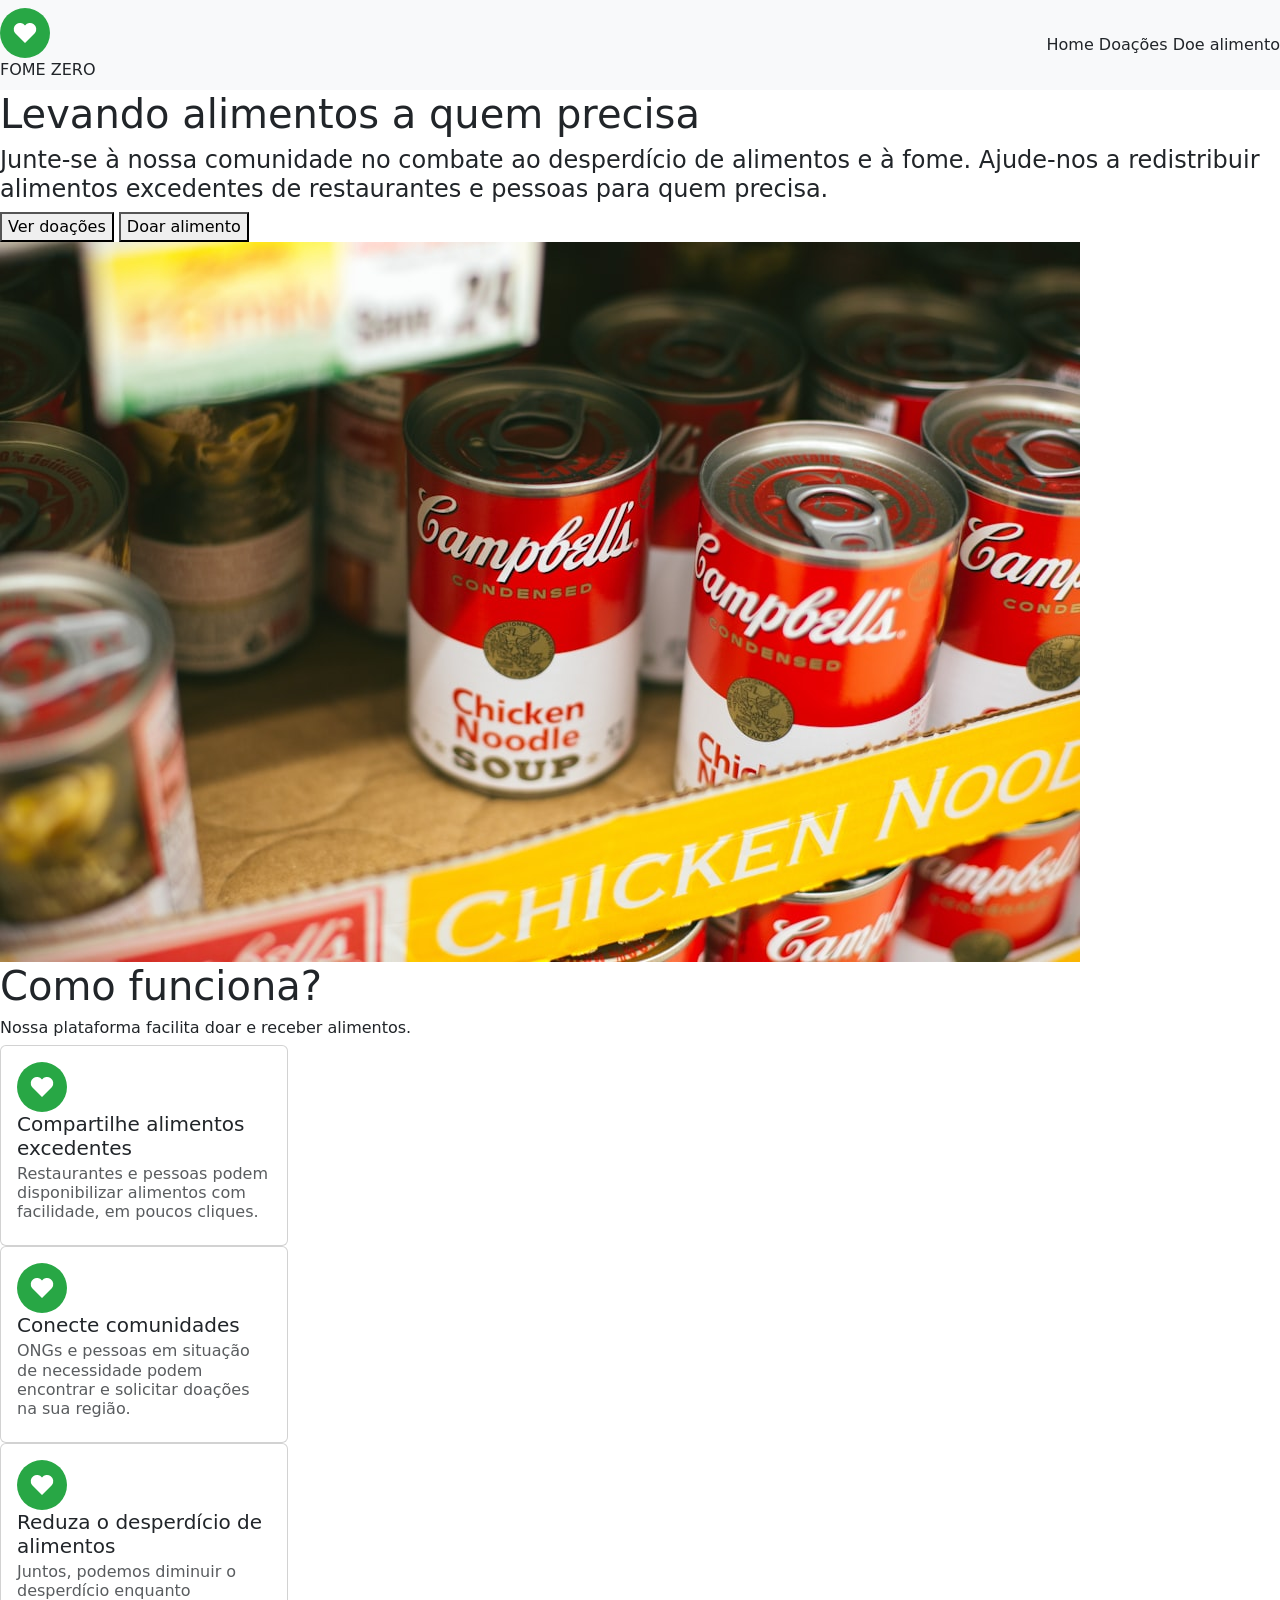
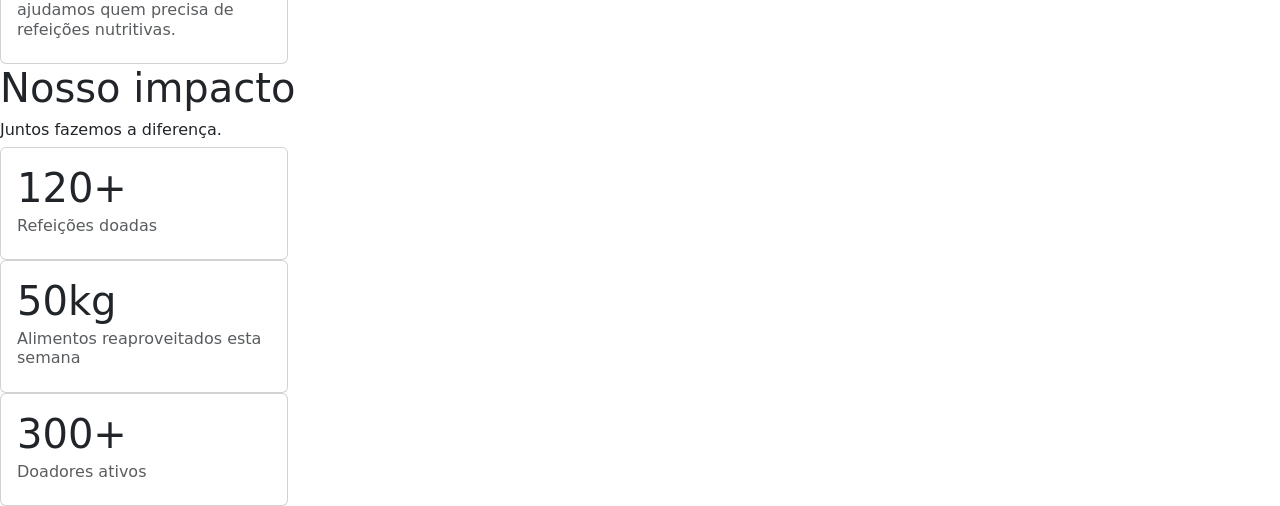
==== index.html @ 8a2837ae "feat: create project fome zero" ====
<!DOCTYPE html>

<head>
    <link href="https://cdn.jsdelivr.net/npm/bootstrap@5.3.0/dist/css/bootstrap.min.css" rel="stylesheet">
    <header>
        <nav class="navbar sticky-top bg-body-tertiary">
            <div id="header-left-content">
                <img src="./assets/logo.svg" />
                <div id="header-title">FOME ZERO</div>
            </div>
            <div id="header-right-content">
                <a>Home</a>
                <a>Doações</a>
                <a>Doe alimento</a>
            </div>
        </nav>
    </header>
</head>

<body>
    <section id="first-section">
        <div id="body-left-content">
            <h1>Levando alimentos a quem precisa</h1>
            <h4>Junte-se à nossa comunidade no combate ao desperdício de alimentos e à fome.
                Ajude-nos a redistribuir alimentos excedentes de restaurantes e pessoas para quem precisa.</h4>
            <div id="body-left-content-buttons">
                <button>Ver doações</button>
                <button>Doar alimento</button>
            </div>
            <div id="body-right-content">
                <img src="./assets/can.png" />
            </div>
        </div>
    </section>
    <section id="second-section">
        <div id="top-content">
            <h1>Como funciona?</h1>
            <h6>Nossa plataforma facilita doar e receber alimentos.</h6>
        </div>
        <div id="bottom-content">
            <div class="card" style="width: 18rem;">
                <div class="card-body">
                    <img src="./assets/logo.svg" />
                    <h5 class="card-title">Compartilhe alimentos excedentes</h5>
                    <h6 class="card-subtitle mb-2 text-body-secondary">Restaurantes e pessoas podem disponibilizar
                        alimentos com facilidade, em poucos cliques.</h6>
                </div>
            </div>
            <div class="card" style="width: 18rem;">
                <div class="card-body">
                    <img src="./assets/logo.svg" />
                    <h5 class="card-title">Conecte comunidades</h5>
                    <h6 class="card-subtitle mb-2 text-body-secondary">ONGs e pessoas em situação de necessidade podem
                        encontrar e solicitar doações na sua região.</h6>
                </div>
            </div>
            <div class="card" style="width: 18rem;">
                <div class="card-body">
                    <img src="./assets/logo.svg" />
                    <h5 class="card-title">Reduza o desperdício de alimentos</h5>
                    <h6 class="card-subtitle mb-2 text-body-secondary">Juntos, podemos diminuir o desperdício enquanto
                        ajudamos quem precisa de refeições nutritivas.</h6>
                </div>
            </div>
        </div>
    </section>
    <section id="third-section">
        <div id="top-content">
            <h1>Nosso impacto</h1>
            <h6>Juntos fazemos a diferença.</h6>
        </div>
        <div id="bottom-content">
            <div class="card" style="width: 18rem;">
                <div class="card-body">
                    <h1 class="card-title">120+</h5>
                        <h6 class="card-subtitle mb-2 text-body-secondary">Refeições doadas</h6>
                </div>
            </div>
            <div class="card" style="width: 18rem;">
                <div class="card-body">
                    <h1 class="card-title">50kg</h5>
                        <h6 class="card-subtitle mb-2 text-body-secondary">Alimentos reaproveitados esta semana</h6>
                </div>
            </div>
            <div class="card" style="width: 18rem;">
                <div class="card-body">
                    <h1 class="card-title">300+</h5>
                        <h6 class="card-subtitle mb-2 text-body-secondary">Doadores ativos</h6>
                </div>
            </div>
        </div>
    </section>
</body>

<footer>
</footer>
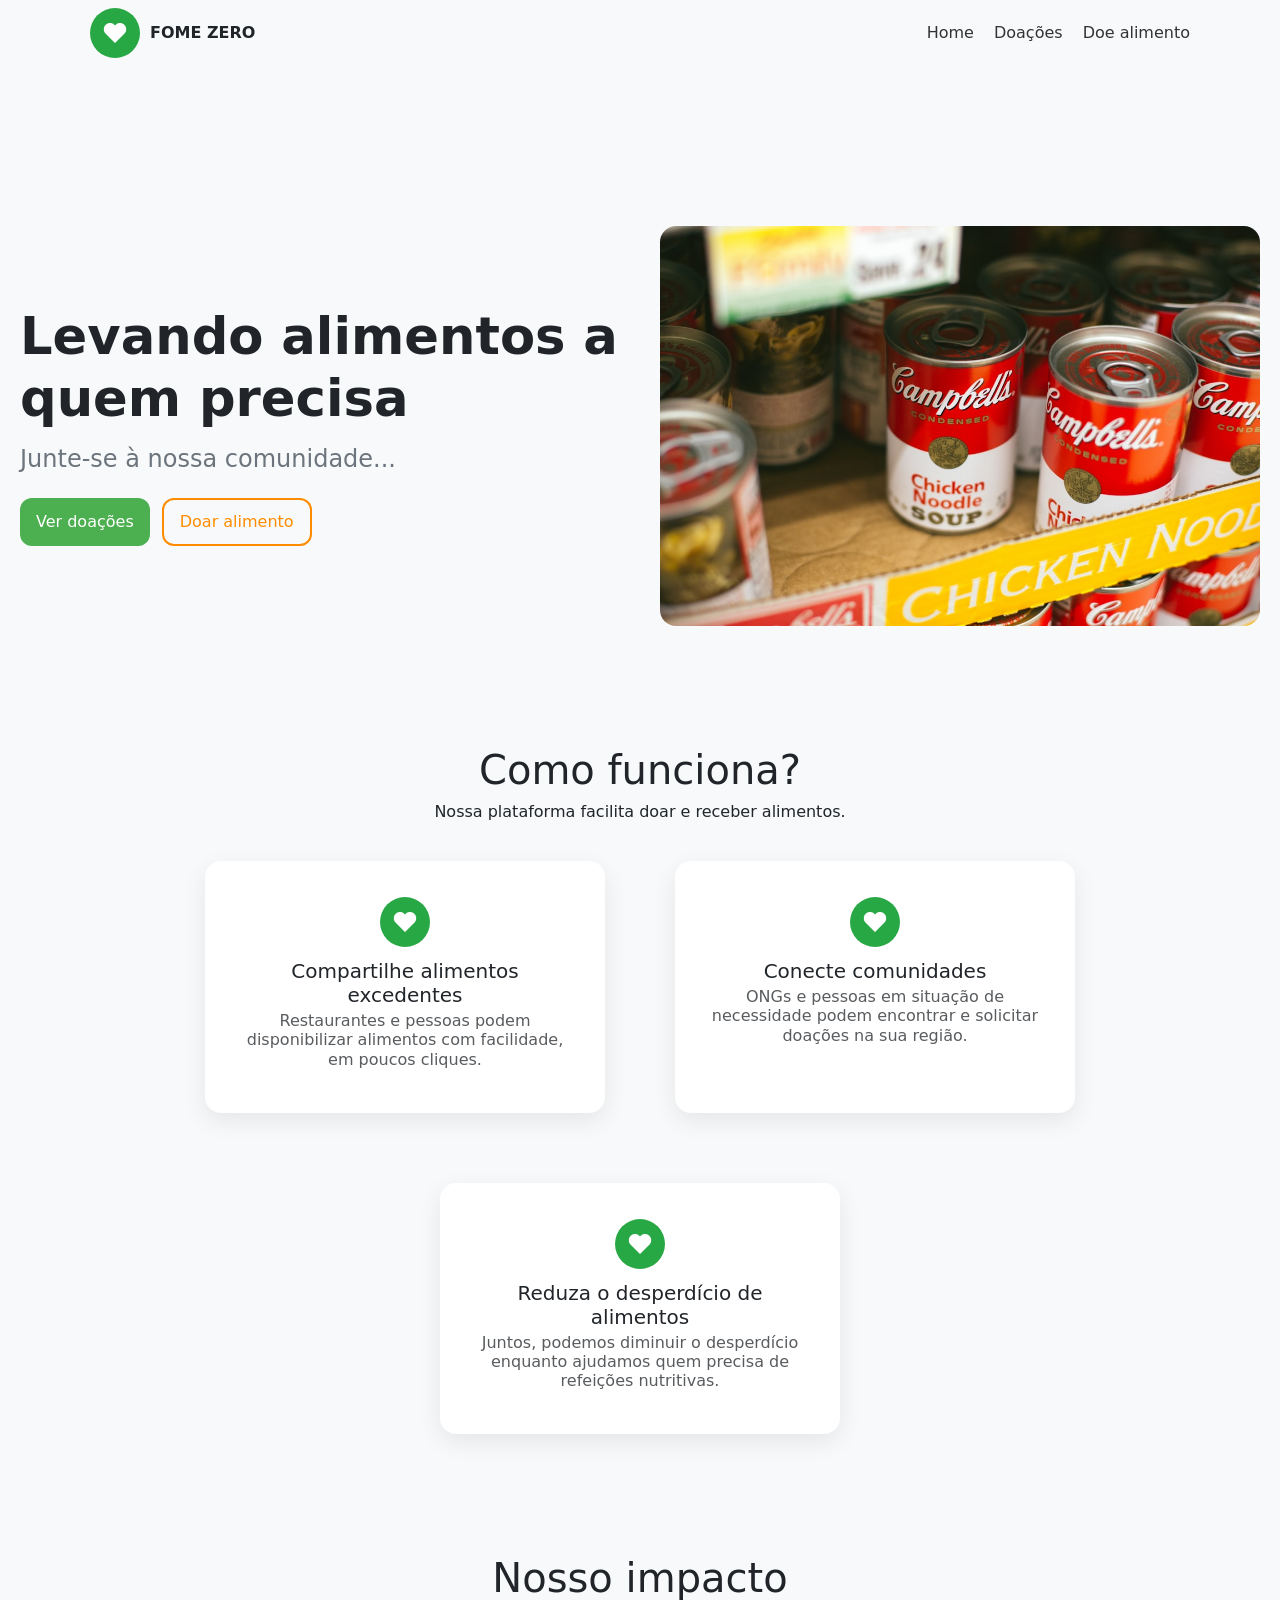
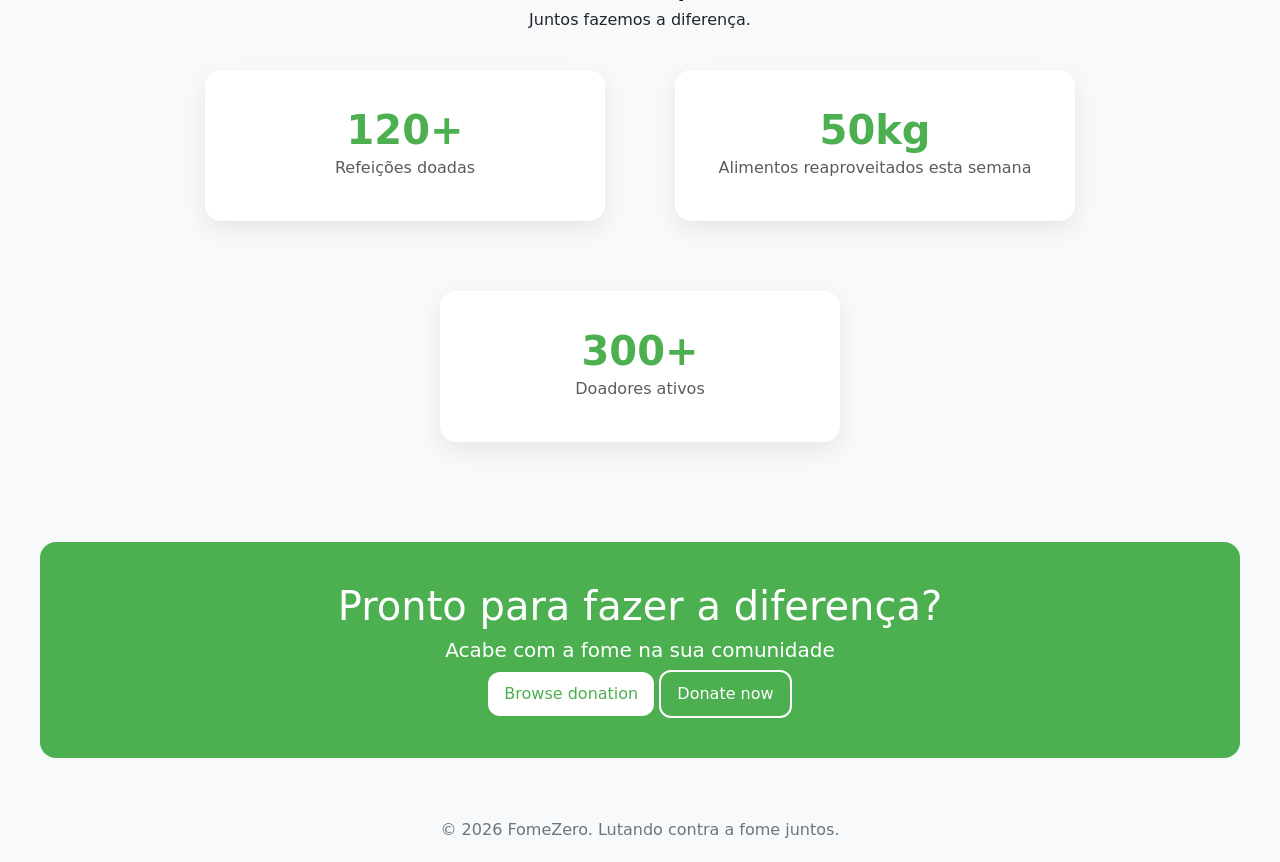
==== commit bb45dc0d: "styles: add css" ====
--- a/index.html
+++ b/index.html
@@ -1,35 +1,47 @@
 <!DOCTYPE html>
+<html lang="pt-BR">
 
 <head>
     <link href="https://cdn.jsdelivr.net/npm/bootstrap@5.3.0/dist/css/bootstrap.min.css" rel="stylesheet">
+    <link rel="stylesheet" href="./styles.css">
+</head>
+
+<body>
     <header>
         <nav class="navbar sticky-top bg-body-tertiary">
-            <div id="header-left-content">
-                <img src="./assets/logo.svg" />
-                <div id="header-title">FOME ZERO</div>
-            </div>
-            <div id="header-right-content">
-                <a>Home</a>
-                <a>Doações</a>
-                <a>Doe alimento</a>
+            <div class="nav-container">
+
+                <div id="header-left-content">
+                    <img src="./assets/logo.svg" />
+                    <div id="header-title">FOME ZERO</div>
+                </div>
+
+                <div id="header-right-content">
+                    <a href="/">Home</a>
+                    <a>Doações</a>
+                    <a>Doe alimento</a>
+                </div>
+
             </div>
         </nav>
     </header>
-</head>
+    <section id="first-section">
+        <div id="hero-content">
 
-<body>
-    <section id="first-section">
-        <div id="body-left-content">
-            <h1>Levando alimentos a quem precisa</h1>
-            <h4>Junte-se à nossa comunidade no combate ao desperdício de alimentos e à fome.
-                Ajude-nos a redistribuir alimentos excedentes de restaurantes e pessoas para quem precisa.</h4>
-            <div id="body-left-content-buttons">
-                <button>Ver doações</button>
-                <button>Doar alimento</button>
+            <div id="body-left-content">
+                <h1>Levando alimentos a quem precisa</h1>
+                <h4>Junte-se à nossa comunidade...</h4>
+
+                <div id="body-left-content-buttons">
+                    <button>Ver doações</button>
+                    <button>Doar alimento</button>
+                </div>
             </div>
+
             <div id="body-right-content">
                 <img src="./assets/can.png" />
             </div>
+
         </div>
     </section>
     <section id="second-section">
@@ -38,7 +50,7 @@
             <h6>Nossa plataforma facilita doar e receber alimentos.</h6>
         </div>
         <div id="bottom-content">
-            <div class="card" style="width: 18rem;">
+            <div class="card" style="width: 25rem;">
                 <div class="card-body">
                     <img src="./assets/logo.svg" />
                     <h5 class="card-title">Compartilhe alimentos excedentes</h5>
@@ -46,7 +58,7 @@
                         alimentos com facilidade, em poucos cliques.</h6>
                 </div>
             </div>
-            <div class="card" style="width: 18rem;">
+            <div class="card" style="width: 25rem;">
                 <div class="card-body">
                     <img src="./assets/logo.svg" />
                     <h5 class="card-title">Conecte comunidades</h5>
@@ -54,7 +66,7 @@
                         encontrar e solicitar doações na sua região.</h6>
                 </div>
             </div>
-            <div class="card" style="width: 18rem;">
+            <div class="card" style="width: 25rem;">
                 <div class="card-body">
                     <img src="./assets/logo.svg" />
                     <h5 class="card-title">Reduza o desperdício de alimentos</h5>
@@ -70,27 +82,41 @@
             <h6>Juntos fazemos a diferença.</h6>
         </div>
         <div id="bottom-content">
-            <div class="card" style="width: 18rem;">
+            <div class="card" style="width: 25rem;">
                 <div class="card-body">
-                    <h1 class="card-title">120+</h5>
-                        <h6 class="card-subtitle mb-2 text-body-secondary">Refeições doadas</h6>
+                    <h1 class="card-title">120+</h1>
+                    <h6 class="card-subtitle mb-2 text-body-secondary">Refeições doadas</h6>
                 </div>
             </div>
-            <div class="card" style="width: 18rem;">
+            <div class="card" style="width: 25rem;">
                 <div class="card-body">
-                    <h1 class="card-title">50kg</h5>
-                        <h6 class="card-subtitle mb-2 text-body-secondary">Alimentos reaproveitados esta semana</h6>
+                    <h1 class="card-title">50kg</h1>
+                    <h6 class="card-subtitle mb-2 text-body-secondary">Alimentos reaproveitados esta semana</h6>
                 </div>
             </div>
-            <div class="card" style="width: 18rem;">
+            <div class="card" style="width: 25rem;">
                 <div class="card-body">
-                    <h1 class="card-title">300+</h5>
-                        <h6 class="card-subtitle mb-2 text-body-secondary">Doadores ativos</h6>
+                    <h1 class="card-title">300+</h1>
+                    <h6 class="card-subtitle mb-2 text-body-secondary">Doadores ativos</h6>
                 </div>
             </div>
         </div>
     </section>
+    <section class="cta-section">
+        <div>
+            <h1>Pronto para fazer a diferença?</h1>
+            <h5>Acabe com a fome na sua comunidade</h5>
+            <div class="cta-buttons">
+                <button>Browse donation</button>
+                <button>Donate now</button>
+            </div>
+        </div>
+    </section>
 </body>
+<footer>
+    <div>
+        © 2026 FomeZero. Lutando contra a fome juntos.
+    </div>
+</footer>
 
-<footer>
-</footer>+</html>
--- a/styles.css
+++ b/styles.css
@@ -0,0 +1,176 @@
+body {
+  font-family: system-ui, -apple-system, sans-serif;
+  background-color: #f8f9fa;
+}
+
+:root {
+  --green: #4CAF50;
+  --orange: #ff8c00;
+}
+
+.nav-container {
+  max-width: 1100px;
+  margin: 0 auto;
+  width: 100%;
+  display: flex;
+  justify-content: space-between;
+  align-items: center;
+}
+
+#header-left-content {
+  display: flex;
+  align-items: center;
+  gap: 10px;
+}
+
+#header-title {
+  font-weight: bold;
+}
+
+#header-right-content {
+  display: flex;
+  gap: 20px;
+}
+
+#header-right-content a {
+  text-decoration: none;
+  color: #333;
+  cursor: pointer;
+}
+
+/* Seções */
+section {
+  padding: 60px 20px;
+}
+
+/* Hero */
+#first-section {
+  display: flex;
+  justify-content: center;
+  margin-top: 100px;
+}
+
+#hero-content {
+  display: flex;
+  align-items: center;
+  justify-content: space-between;
+  gap: 40px;
+}
+
+#body-left-content {
+  max-width: 600px;
+  flex: 1;
+}
+
+#body-left-content h1 {
+  font-size: 3.2rem;
+  font-weight: 700;
+  margin-bottom: 16px;
+}
+
+#body-left-content h4 {
+  color: #6c757d;
+  margin-bottom: 24px;
+}
+
+#body-right-content {
+  flex: 1;
+  display: flex;
+  justify-content: center;
+}
+
+#body-right-content img {
+  max-width: 700px;
+  width: 100%;
+  border-radius: 16px;
+}
+
+button {
+  border-radius: 12px;
+  padding: 10px 16px;
+  border: none;
+  cursor: pointer;
+}
+
+#body-left-content-buttons {
+  display: flex;
+  gap: 12px;
+}
+
+#body-left-content-buttons button:first-child {
+  background-color: var(--green);
+  color: white;
+}
+
+#body-left-content-buttons button:last-child {
+  background-color: transparent;
+  color: var(--orange);
+  border: 2px solid var(--orange);
+}
+
+/* Cards */
+.card {
+  border: none;
+  border-radius: 16px;
+  padding: 20px;
+  background: white;
+  box-shadow: 0 8px 24px rgba(0, 0, 0, 0.08);
+  transition: all 0.2s ease;
+}
+
+.card:hover {
+  transform: translateY(-6px);
+  box-shadow: 0 12px 35px rgba(0, 0, 0, 0.12);
+}
+
+.card img {
+  display: block;
+  margin: 0 auto 12px auto;
+}
+
+.card-body {
+  text-align: center;
+}
+
+#bottom-content {
+  display: flex;
+  gap: 70px;
+  justify-content: center;
+  flex-wrap: wrap;
+}
+
+#top-content {
+  text-align: center;
+  margin-bottom: 40px;
+}
+
+#third-section .card h1 {
+  color: var(--green);
+  font-weight: bold;
+}
+
+.cta-section {
+  text-align: center;
+  background: var(--green);
+  color: white;
+  border-radius: 16px;
+  margin: 40px;
+  padding: 40px;
+}
+
+.cta-section button:first-child {
+  background-color: white;
+  color: var(--green);
+}
+
+.cta-section button:last-child {
+  background-color: transparent;
+  color: white;
+  border: 2px solid white;
+}
+
+footer {
+  text-align: center;
+  padding: 20px;
+  color: #6c757d;
+}
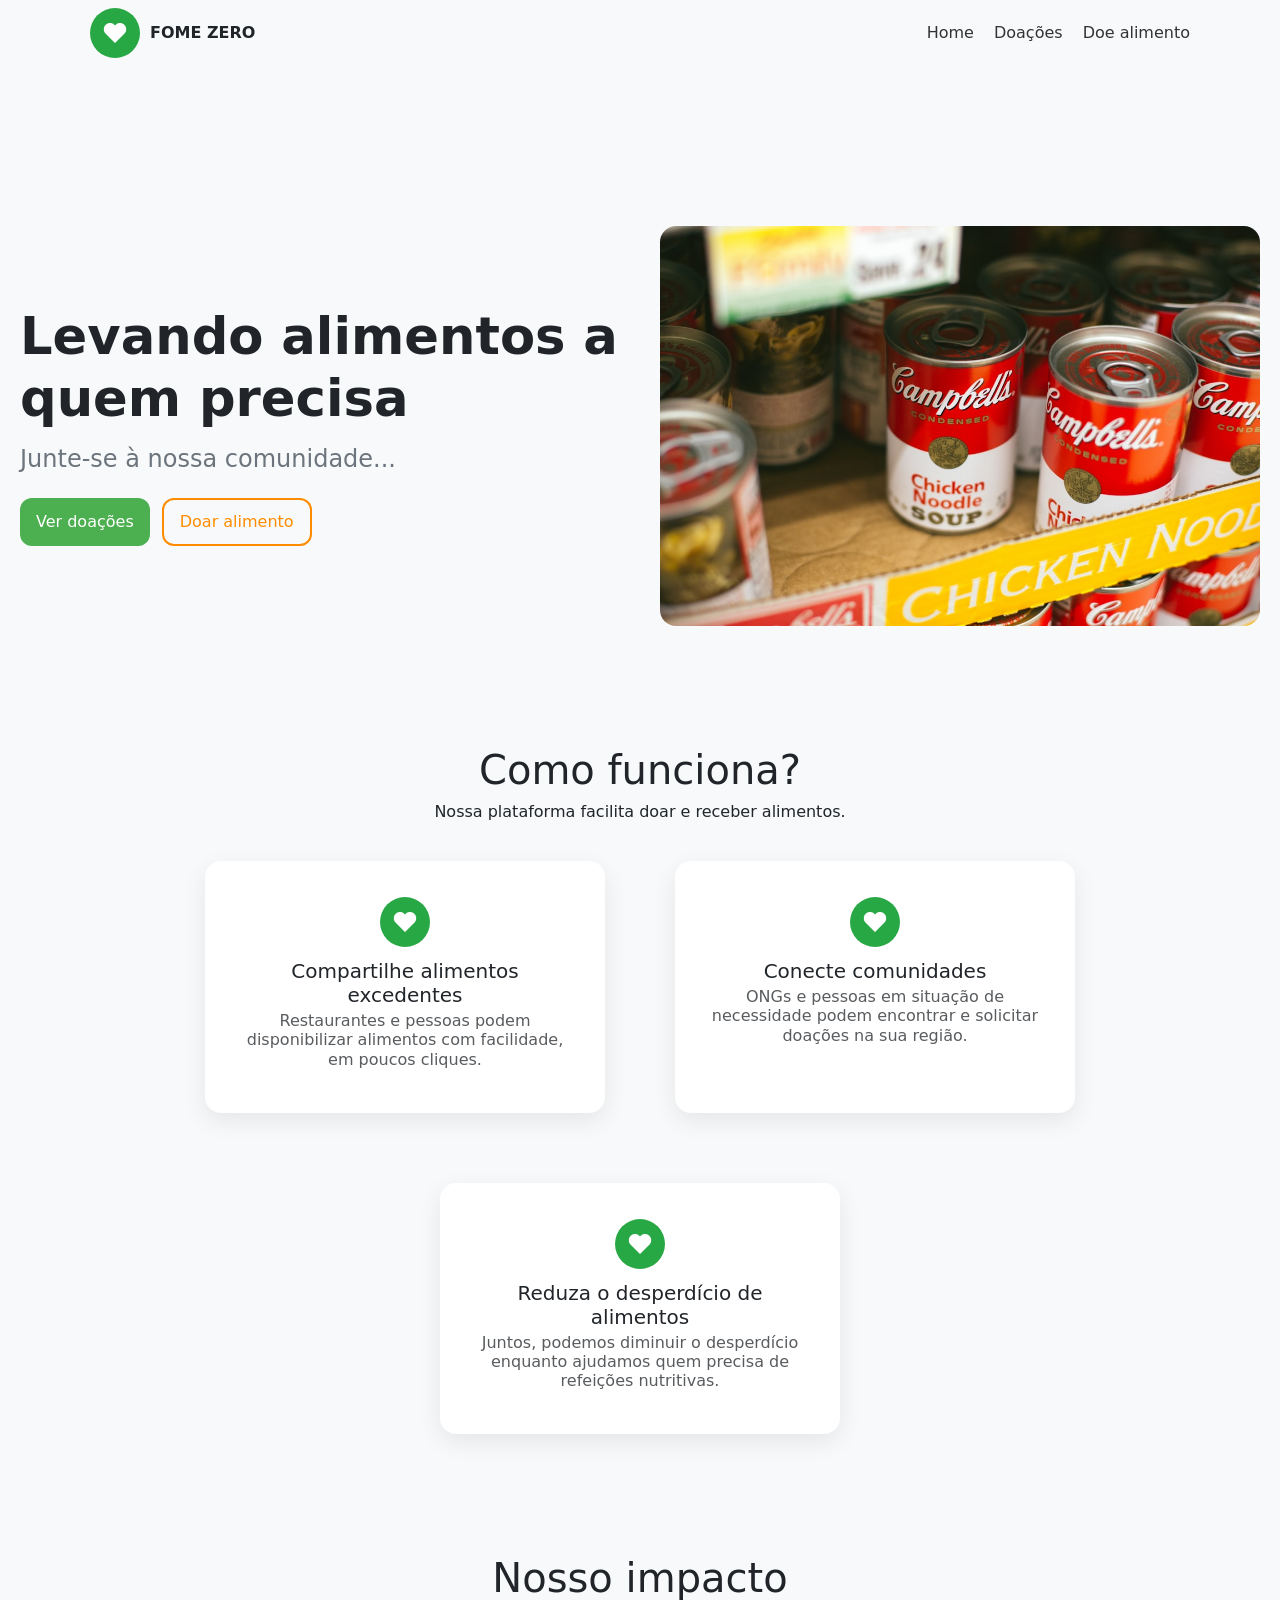
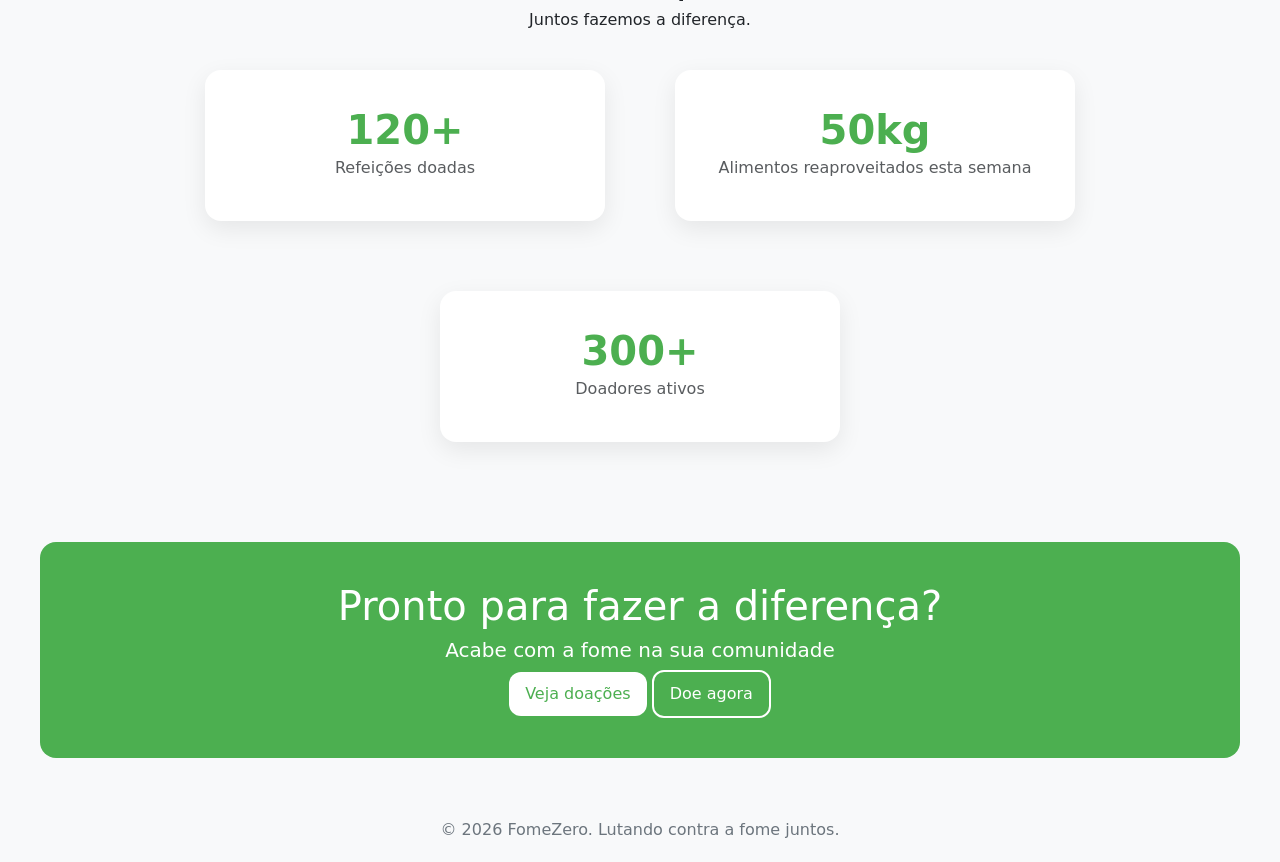
==== commit 4927f35f: "feat: add donations page" ====
--- a/index.html
+++ b/index.html
@@ -18,8 +18,8 @@
 
                 <div id="header-right-content">
                     <a href="/">Home</a>
-                    <a>Doações</a>
-                    <a>Doe alimento</a>
+                    <a href="donations.html">Doações</a>
+                    <a href="/registerFood.html">Doe alimento</a>
                 </div>
 
             </div>
@@ -33,8 +33,8 @@
                 <h4>Junte-se à nossa comunidade...</h4>
 
                 <div id="body-left-content-buttons">
-                    <button>Ver doações</button>
-                    <button>Doar alimento</button>
+                    <button onclick="window.location.href='/donations.html'">Ver doações</button>
+                    <button onclick="window.location.href='/registerFood.html'">Doar alimento</button>
                 </div>
             </div>
 
@@ -49,6 +49,7 @@
             <h1>Como funciona?</h1>
             <h6>Nossa plataforma facilita doar e receber alimentos.</h6>
         </div>
+
         <div id="bottom-content">
             <div class="card" style="width: 25rem;">
                 <div class="card-body">
@@ -58,6 +59,7 @@
                         alimentos com facilidade, em poucos cliques.</h6>
                 </div>
             </div>
+
             <div class="card" style="width: 25rem;">
                 <div class="card-body">
                     <img src="./assets/logo.svg" />
@@ -66,6 +68,7 @@
                         encontrar e solicitar doações na sua região.</h6>
                 </div>
             </div>
+
             <div class="card" style="width: 25rem;">
                 <div class="card-body">
                     <img src="./assets/logo.svg" />
@@ -77,10 +80,12 @@
         </div>
     </section>
     <section id="third-section">
+
         <div id="top-content">
             <h1>Nosso impacto</h1>
             <h6>Juntos fazemos a diferença.</h6>
         </div>
+
         <div id="bottom-content">
             <div class="card" style="width: 25rem;">
                 <div class="card-body">
@@ -88,12 +93,14 @@
                     <h6 class="card-subtitle mb-2 text-body-secondary">Refeições doadas</h6>
                 </div>
             </div>
+
             <div class="card" style="width: 25rem;">
                 <div class="card-body">
                     <h1 class="card-title">50kg</h1>
                     <h6 class="card-subtitle mb-2 text-body-secondary">Alimentos reaproveitados esta semana</h6>
                 </div>
             </div>
+
             <div class="card" style="width: 25rem;">
                 <div class="card-body">
                     <h1 class="card-title">300+</h1>
@@ -101,14 +108,16 @@
                 </div>
             </div>
         </div>
+
     </section>
     <section class="cta-section">
         <div>
             <h1>Pronto para fazer a diferença?</h1>
             <h5>Acabe com a fome na sua comunidade</h5>
+
             <div class="cta-buttons">
-                <button>Browse donation</button>
-                <button>Donate now</button>
+                <button onclick="window.location.href='/donations.html'">Veja doações</button>
+                <button onclick="window.location.href='/registerFood.html'">Doe agora</button>
             </div>
         </div>
     </section>
--- a/styles.css
+++ b/styles.css
@@ -38,7 +38,6 @@
   cursor: pointer;
 }
 
-/* Seções */
 section {
   padding: 60px 20px;
 }
@@ -174,3 +173,233 @@
   padding: 20px;
   color: #6c757d;
 }
+
+.form-section {
+  display: flex;
+  justify-content: center;
+  padding: 80px 20px;
+}
+
+.form-container {
+  max-width: 600px;
+  width: 100%;
+  background: white;
+  padding: 30px;
+  border-radius: 16px;
+  box-shadow: 0 8px 24px rgba(0,0,0,0.08);
+}
+
+.form-container h1 {
+  font-weight: 700;
+  margin-bottom: 10px;
+}
+
+.form-container p {
+  color: #6c757d;
+  margin-bottom: 20px;
+}
+
+.form-buttons {
+  display: flex;
+  gap: 12px;
+}
+
+.form-buttons button {
+  flex: 1;
+  padding: 12px;
+  border-radius: 12px;
+}
+
+.btn-submit {
+  background-color: var(--orange);
+  color: white;
+  border: none;
+}
+
+.btn-cancel {
+  background-color: transparent;
+  border: 2px solid var(--orange);
+  color: var(--orange);
+}
+
+.info-box {
+  background-color: #e7f1ff;
+  border: 1px solid #b6d4fe;
+  border-radius: 12px;
+  padding: 12px 16px;
+  font-size: 0.9rem;
+  color: #084298;
+  margin-bottom: 20px;
+}
+
+.donations-grid {
+  display: grid;
+  grid-template-columns: repeat(4, 1fr);
+  gap: 20px;
+}
+
+@media (max-width: 1200px) {
+  .donations-grid {
+    grid-template-columns: repeat(3, 1fr);
+  }
+}
+
+@media (max-width: 900px) {
+  .donations-grid {
+    grid-template-columns: repeat(2, 1fr);
+  }
+}
+
+@media (max-width: 600px) {
+  .donations-grid {
+    grid-template-columns: repeat(1, 1fr);
+  }
+}
+
+.donation-card {
+  background: white;
+  border-radius: 16px;
+  overflow: hidden;
+  box-shadow: 0 4px 18px rgba(0,0,0,0.08);
+  transition: 0.2s ease;
+
+  display: flex;
+  flex-direction: column;
+  height: 100%;
+}
+
+.donation-card:hover {
+  transform: translateY(-4px);
+}
+
+.donation-image img {
+  width: 100%;
+  height: 160px;
+  object-fit: cover;
+}
+
+.donation-content {
+  padding: 16px;
+
+  display: flex;
+  flex-direction: column;
+  flex: 1;
+}
+
+.donation-top {
+  display: flex;
+  justify-content: space-between;
+  align-items: center;
+  margin-bottom: 10px;
+  gap: 10px;
+}
+
+.donation-top h3 {
+  margin: 0;
+  font-size: 1.05rem;
+  font-weight: 600;
+
+  overflow: hidden;
+  text-overflow: ellipsis;
+  white-space: nowrap;
+}
+
+.badge-type {
+  background: #fff3cd;
+  color: #856404;
+  padding: 4px 10px;
+  border-radius: 999px;
+  font-size: 0.72rem;
+  white-space: nowrap;
+}
+
+.donation-content p {
+  margin-bottom: 6px;
+  font-size: 0.92rem;
+}
+
+.address-text {
+  min-height: 48px;
+}
+
+.observation {
+  color: #6c757d;
+  font-size: 0.85rem;
+  margin-top: 10px;
+
+  overflow: hidden;
+  text-overflow: ellipsis;
+  white-space: nowrap;
+}
+
+.claim-btn {
+  width: 100%;
+  margin-top: auto;
+  background: var(--green);
+  color: white;
+  padding: 10px;
+  border-radius: 10px;
+  border: none;
+  font-size: 0.92rem;
+  font-weight: 500;
+}
+
+.claim-btn:hover {
+  opacity: 0.9;
+}
+
+.search-container {
+  max-width: 320px;
+  margin-bottom: 48px;
+}
+
+.search-container input {
+  height: 42px;
+  border-radius: 12px;
+  padding: 0 14px;
+  font-size: 0.95rem;
+  border: 1px solid #ddd;
+  box-shadow: 0 2px 8px rgba(0,0,0,0.04);
+}
+
+.empty-message {
+  text-align: center;
+  color: #6c757d;
+  margin-top: 40px;
+  font-size: 1rem;
+}
+
+.observation {
+  color: #6c757d;
+  font-size: 0.85rem;
+  margin-top: 10px;
+}
+
+.claim-btn {
+  width: 100%;
+  margin-top: 14px;
+  background: var(--green);
+  color: white;
+  padding: 10px;
+  border-radius: 10px;
+  border: none;
+  font-size: 0.92rem;
+  font-weight: 500;
+}
+
+.claim-btn:hover {
+  opacity: 0.9;
+}
+
+.search-container {
+  max-width: 320px;
+  margin-bottom: 48px;
+}
+.search-container input {
+  height: 42px;
+  border-radius: 12px;
+  padding: 0 14px;
+  font-size: 0.95rem;
+  border: 1px solid #ddd;
+  box-shadow: 0 2px 8px rgba(0,0,0,0.04);
+}
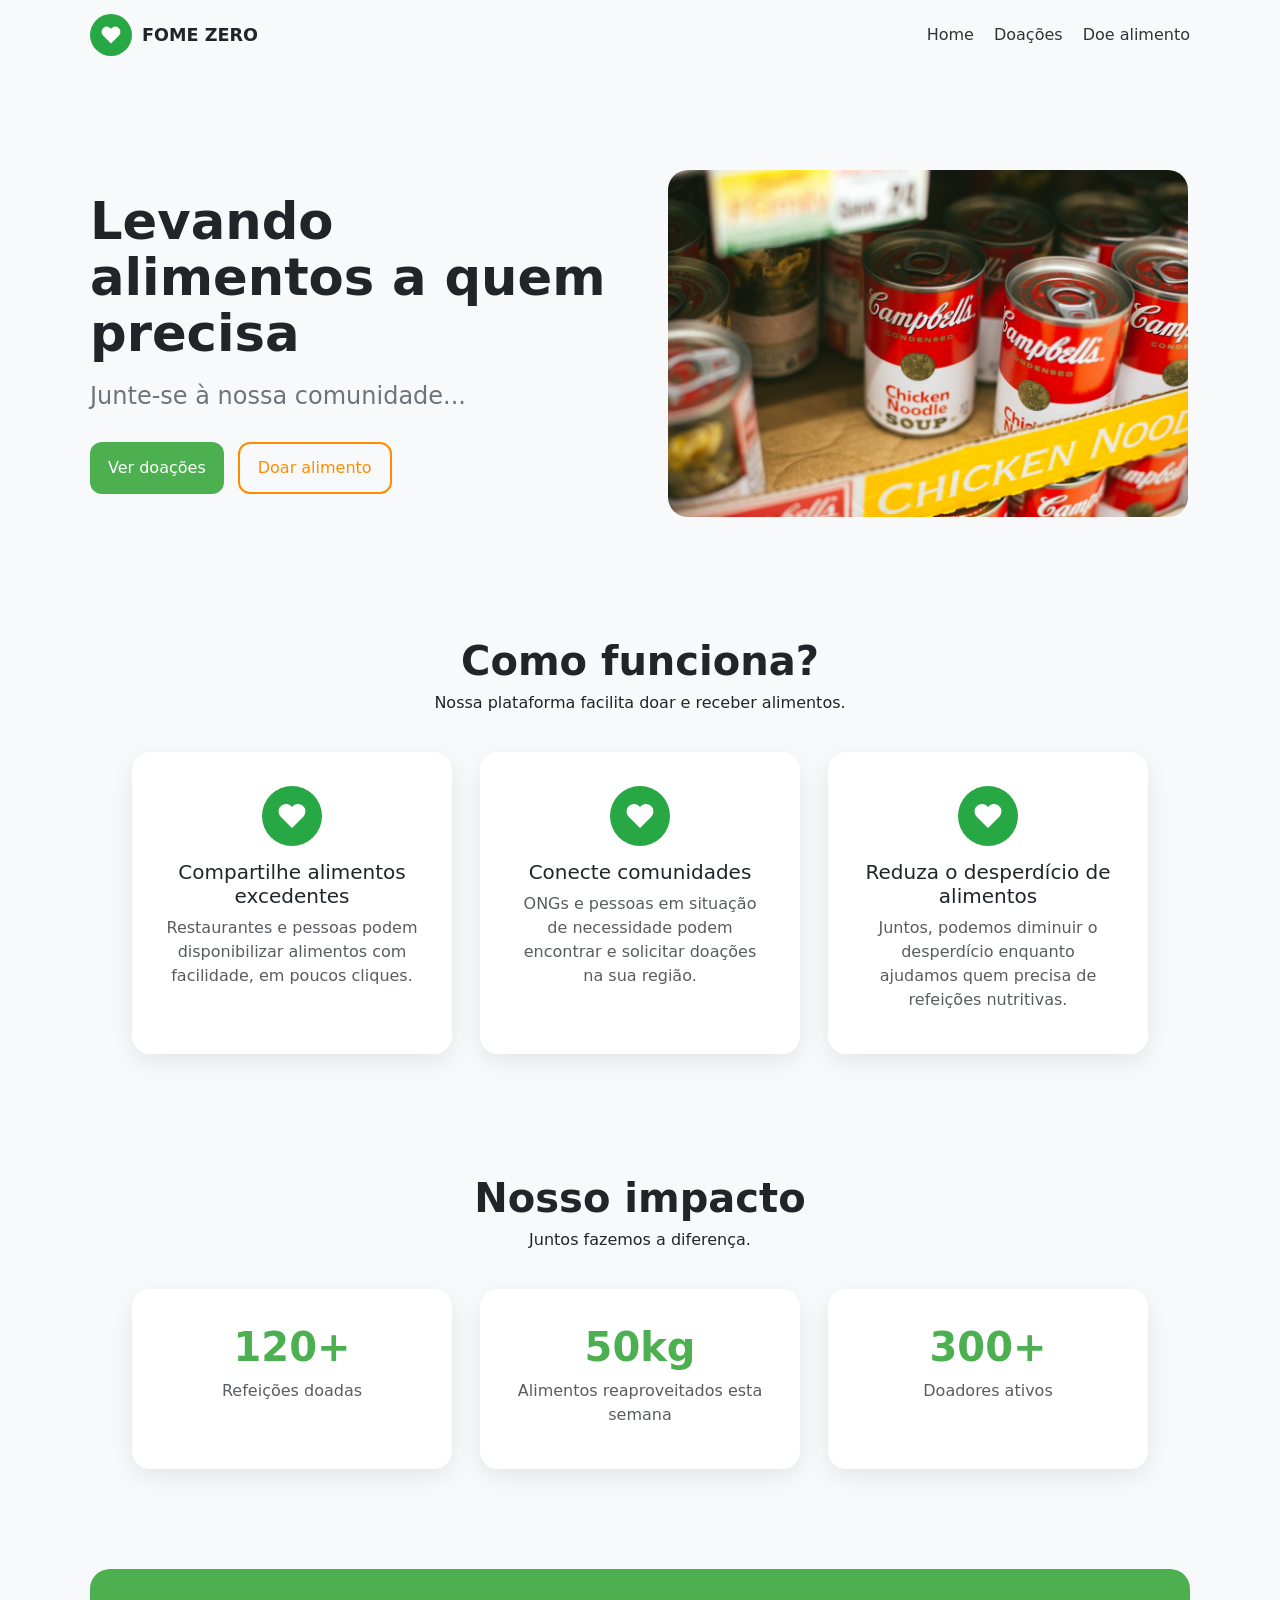
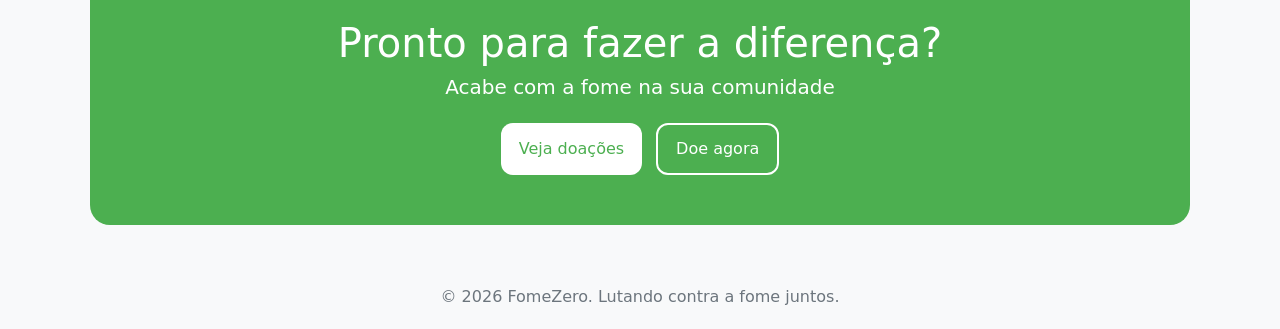
==== commit 9071d602: "styles: make home page responsive" ====
--- a/index.html
+++ b/index.html
@@ -4,6 +4,7 @@
 <head>
     <link href="https://cdn.jsdelivr.net/npm/bootstrap@5.3.0/dist/css/bootstrap.min.css" rel="stylesheet">
     <link rel="stylesheet" href="./styles.css">
+    <meta name="viewport" content="width=device-width, initial-scale=1.0">
 </head>
 
 <body>
@@ -17,9 +18,9 @@
                 </div>
 
                 <div id="header-right-content">
-                    <a href="/">Home</a>
-                    <a href="donations.html">Doações</a>
-                    <a href="/registerFood.html">Doe alimento</a>
+                    <a href="./index.html">Home</a>
+                    <a href="./donations.html">Doações</a>
+                    <a href="./registerFood.html">Doe alimento</a>
                 </div>
 
             </div>
@@ -33,8 +34,8 @@
                 <h4>Junte-se à nossa comunidade...</h4>
 
                 <div id="body-left-content-buttons">
-                    <button onclick="window.location.href='/donations.html'">Ver doações</button>
-                    <button onclick="window.location.href='/registerFood.html'">Doar alimento</button>
+                    <button onclick="window.location.href='./donations.html'">Ver doações</button>
+                    <button onclick="window.location.href='./registerFood.html'">Doar alimento</button>
                 </div>
             </div>
 
@@ -116,8 +117,8 @@
             <h5>Acabe com a fome na sua comunidade</h5>
 
             <div class="cta-buttons">
-                <button onclick="window.location.href='/donations.html'">Veja doações</button>
-                <button onclick="window.location.href='/registerFood.html'">Doe agora</button>
+                <button onclick="window.location.href='./donations.html'">Veja doações</button>
+                <button onclick="window.location.href='./registerFood.html'">Doe agora</button>
             </div>
         </div>
     </section>
--- a/styles.css
+++ b/styles.css
@@ -1,17 +1,23 @@
 body {
   font-family: system-ui, -apple-system, sans-serif;
   background-color: #f8f9fa;
+  margin: 0;
 }
 
 :root {
   --green: #4CAF50;
   --orange: #ff8c00;
+}
+
+.navbar {
+  padding: 14px 20px;
 }
 
 .nav-container {
   max-width: 1100px;
   margin: 0 auto;
   width: 100%;
+
   display: flex;
   justify-content: space-between;
   align-items: center;
@@ -23,8 +29,13 @@
   gap: 10px;
 }
 
+#header-left-content img {
+  width: 42px;
+}
+
 #header-title {
   font-weight: bold;
+  font-size: 1.1rem;
 }
 
 #header-right-content {
@@ -35,29 +46,28 @@
 #header-right-content a {
   text-decoration: none;
   color: #333;
-  cursor: pointer;
+  font-weight: 500;
 }
 
 section {
   padding: 60px 20px;
 }
 
-/* Hero */
 #first-section {
-  display: flex;
-  justify-content: center;
-  margin-top: 100px;
+  margin-top: 40px;
 }
 
 #hero-content {
+  max-width: 1100px;
+  margin: 0 auto;
+
   display: flex;
   align-items: center;
   justify-content: space-between;
-  gap: 40px;
+  gap: 50px;
 }
 
 #body-left-content {
-  max-width: 600px;
   flex: 1;
 }
 
@@ -65,35 +75,32 @@
   font-size: 3.2rem;
   font-weight: 700;
   margin-bottom: 16px;
+  line-height: 1.1;
 }
 
 #body-left-content h4 {
   color: #6c757d;
-  margin-bottom: 24px;
-}
-
-#body-right-content {
-  flex: 1;
-  display: flex;
-  justify-content: center;
-}
-
-#body-right-content img {
-  max-width: 700px;
-  width: 100%;
-  border-radius: 16px;
+  margin-bottom: 28px;
+  line-height: 1.5;
+}
+
+#body-left-content-buttons {
+  display: flex;
+  gap: 14px;
+  flex-wrap: wrap;
 }
 
 button {
   border-radius: 12px;
-  padding: 10px 16px;
+  padding: 12px 18px;
   border: none;
   cursor: pointer;
-}
-
-#body-left-content-buttons {
-  display: flex;
-  gap: 12px;
+  transition: 0.2s ease;
+  font-weight: 500;
+}
+
+button:hover {
+  transform: translateY(-2px);
 }
 
 #body-left-content-buttons button:first-child {
@@ -107,35 +114,16 @@
   border: 2px solid var(--orange);
 }
 
-/* Cards */
-.card {
-  border: none;
-  border-radius: 16px;
-  padding: 20px;
-  background: white;
-  box-shadow: 0 8px 24px rgba(0, 0, 0, 0.08);
-  transition: all 0.2s ease;
-}
-
-.card:hover {
-  transform: translateY(-6px);
-  box-shadow: 0 12px 35px rgba(0, 0, 0, 0.12);
-}
-
-.card img {
-  display: block;
-  margin: 0 auto 12px auto;
-}
-
-.card-body {
-  text-align: center;
-}
-
-#bottom-content {
-  display: flex;
-  gap: 70px;
+#body-right-content {
+  flex: 1;
+  display: flex;
   justify-content: center;
-  flex-wrap: wrap;
+}
+
+#body-right-content img {
+  width: 100%;
+  max-width: 520px;
+  border-radius: 20px;
 }
 
 #top-content {
@@ -143,29 +131,85 @@
   margin-bottom: 40px;
 }
 
+#top-content h1 {
+  font-weight: 700;
+}
+
+#bottom-content {
+  display: flex;
+  gap: 28px;
+  justify-content: center;
+  flex-wrap: wrap;
+}
+
+.card {
+  width: 320px !important;
+  border: none;
+  border-radius: 18px;
+  padding: 18px;
+  background: white;
+  box-shadow: 0 8px 24px rgba(0,0,0,0.08);
+  transition: 0.2s ease;
+}
+
+.card:hover {
+  transform: translateY(-6px);
+  box-shadow: 0 12px 30px rgba(0,0,0,0.12);
+}
+
+.card img {
+  width: 60px;
+  display: block;
+  margin: 0 auto 14px auto;
+}
+
+.card-body {
+  text-align: center;
+}
+
+.card-title {
+  margin-bottom: 12px;
+}
+
+.card-subtitle {
+  line-height: 1.5;
+}
+
 #third-section .card h1 {
   color: var(--green);
-  font-weight: bold;
+  font-weight: 700;
 }
 
 .cta-section {
+  max-width: 1100px;
+  margin: 40px auto;
   text-align: center;
+
   background: var(--green);
   color: white;
-  border-radius: 16px;
-  margin: 40px;
-  padding: 40px;
+
+  border-radius: 20px;
+  padding: 50px 20px;
+}
+
+.cta-buttons {
+  margin-top: 24px;
+
+  display: flex;
+  justify-content: center;
+  gap: 14px;
+  flex-wrap: wrap;
 }
 
 .cta-section button:first-child {
-  background-color: white;
+  background: white;
   color: var(--green);
 }
 
 .cta-section button:last-child {
-  background-color: transparent;
+  background: transparent;
+  border: 2px solid white;
   color: white;
-  border: 2px solid white;
 }
 
 footer {
@@ -183,9 +227,11 @@
 .form-container {
   max-width: 600px;
   width: 100%;
+
   background: white;
   padding: 30px;
-  border-radius: 16px;
+  border-radius: 18px;
+
   box-shadow: 0 8px 24px rgba(0,0,0,0.08);
 }
 
@@ -206,14 +252,11 @@
 
 .form-buttons button {
   flex: 1;
-  padding: 12px;
-  border-radius: 12px;
 }
 
 .btn-submit {
   background-color: var(--orange);
   color: white;
-  border: none;
 }
 
 .btn-cancel {
@@ -227,7 +270,7 @@
   border: 1px solid #b6d4fe;
   border-radius: 12px;
   padding: 12px 16px;
-  font-size: 0.9rem;
+  font-size: 0.92rem;
   color: #084298;
   margin-bottom: 20px;
 }
@@ -238,29 +281,13 @@
   gap: 20px;
 }
 
-@media (max-width: 1200px) {
-  .donations-grid {
-    grid-template-columns: repeat(3, 1fr);
-  }
-}
-
-@media (max-width: 900px) {
-  .donations-grid {
-    grid-template-columns: repeat(2, 1fr);
-  }
-}
-
-@media (max-width: 600px) {
-  .donations-grid {
-    grid-template-columns: repeat(1, 1fr);
-  }
-}
-
 .donation-card {
   background: white;
   border-radius: 16px;
   overflow: hidden;
+
   box-shadow: 0 4px 18px rgba(0,0,0,0.08);
+
   transition: 0.2s ease;
 
   display: flex;
@@ -274,7 +301,7 @@
 
 .donation-image img {
   width: 100%;
-  height: 160px;
+  height: 180px;
   object-fit: cover;
 }
 
@@ -290,18 +317,15 @@
   display: flex;
   justify-content: space-between;
   align-items: center;
+  gap: 10px;
+
   margin-bottom: 10px;
-  gap: 10px;
 }
 
 .donation-top h3 {
   margin: 0;
   font-size: 1.05rem;
   font-weight: 600;
-
-  overflow: hidden;
-  text-overflow: ellipsis;
-  white-space: nowrap;
 }
 
 .badge-type {
@@ -314,34 +338,31 @@
 }
 
 .donation-content p {
-  margin-bottom: 6px;
+  margin-bottom: 8px;
   font-size: 0.92rem;
 }
 
 .address-text {
-  min-height: 48px;
+  min-height: 64px;
+  line-height: 1.4;
 }
 
 .observation {
   color: #6c757d;
   font-size: 0.85rem;
   margin-top: 10px;
-
-  overflow: hidden;
-  text-overflow: ellipsis;
-  white-space: nowrap;
 }
 
 .claim-btn {
   width: 100%;
   margin-top: auto;
+
   background: var(--green);
   color: white;
+
   padding: 10px;
   border-radius: 10px;
   border: none;
-  font-size: 0.92rem;
-  font-weight: 500;
 }
 
 .claim-btn:hover {
@@ -354,11 +375,12 @@
 }
 
 .search-container input {
-  height: 42px;
+  height: 44px;
   border-radius: 12px;
   padding: 0 14px;
-  font-size: 0.95rem;
+
   border: 1px solid #ddd;
+
   box-shadow: 0 2px 8px rgba(0,0,0,0.04);
 }
 
@@ -366,40 +388,77 @@
   text-align: center;
   color: #6c757d;
   margin-top: 40px;
-  font-size: 1rem;
-}
-
-.observation {
-  color: #6c757d;
-  font-size: 0.85rem;
-  margin-top: 10px;
-}
-
-.claim-btn {
-  width: 100%;
-  margin-top: 14px;
-  background: var(--green);
-  color: white;
-  padding: 10px;
-  border-radius: 10px;
-  border: none;
-  font-size: 0.92rem;
-  font-weight: 500;
-}
-
-.claim-btn:hover {
-  opacity: 0.9;
-}
-
-.search-container {
-  max-width: 320px;
-  margin-bottom: 48px;
-}
-.search-container input {
-  height: 42px;
-  border-radius: 12px;
-  padding: 0 14px;
-  font-size: 0.95rem;
-  border: 1px solid #ddd;
-  box-shadow: 0 2px 8px rgba(0,0,0,0.04);
-}
+}
+
+@media (max-width: 1200px) {
+  .donations-grid {
+    grid-template-columns: repeat(3, 1fr);
+  }
+}
+
+@media (max-width: 900px) {
+
+  #hero-content {
+    flex-direction: column;
+    text-align: center;
+  }
+
+  #body-left-content {
+    display: flex;
+    flex-direction: column;
+    align-items: center;
+  }
+
+  #body-left-content h1 {
+    font-size: 2.5rem;
+  }
+
+  #body-right-content img {
+    max-width: 400px;
+  }
+
+  .donations-grid {
+    grid-template-columns: repeat(2, 1fr);
+  }
+}
+
+@media (max-width: 700px) {
+
+  .nav-container {
+    flex-direction: column;
+    gap: 14px;
+  }
+
+  #header-right-content {
+    flex-wrap: wrap;
+    justify-content: center;
+  }
+
+  #body-left-content h1 {
+    font-size: 2rem;
+  }
+
+  #body-left-content h4 {
+    font-size: 1rem;
+  }
+
+  .card {
+    width: 100% !important;
+  }
+
+  .cta-section {
+    margin: 20px;
+  }
+
+  .form-buttons {
+    flex-direction: column;
+  }
+
+  .donations-grid {
+    grid-template-columns: 1fr;
+  }
+
+  .search-container {
+    max-width: 100%;
+  }
+}
